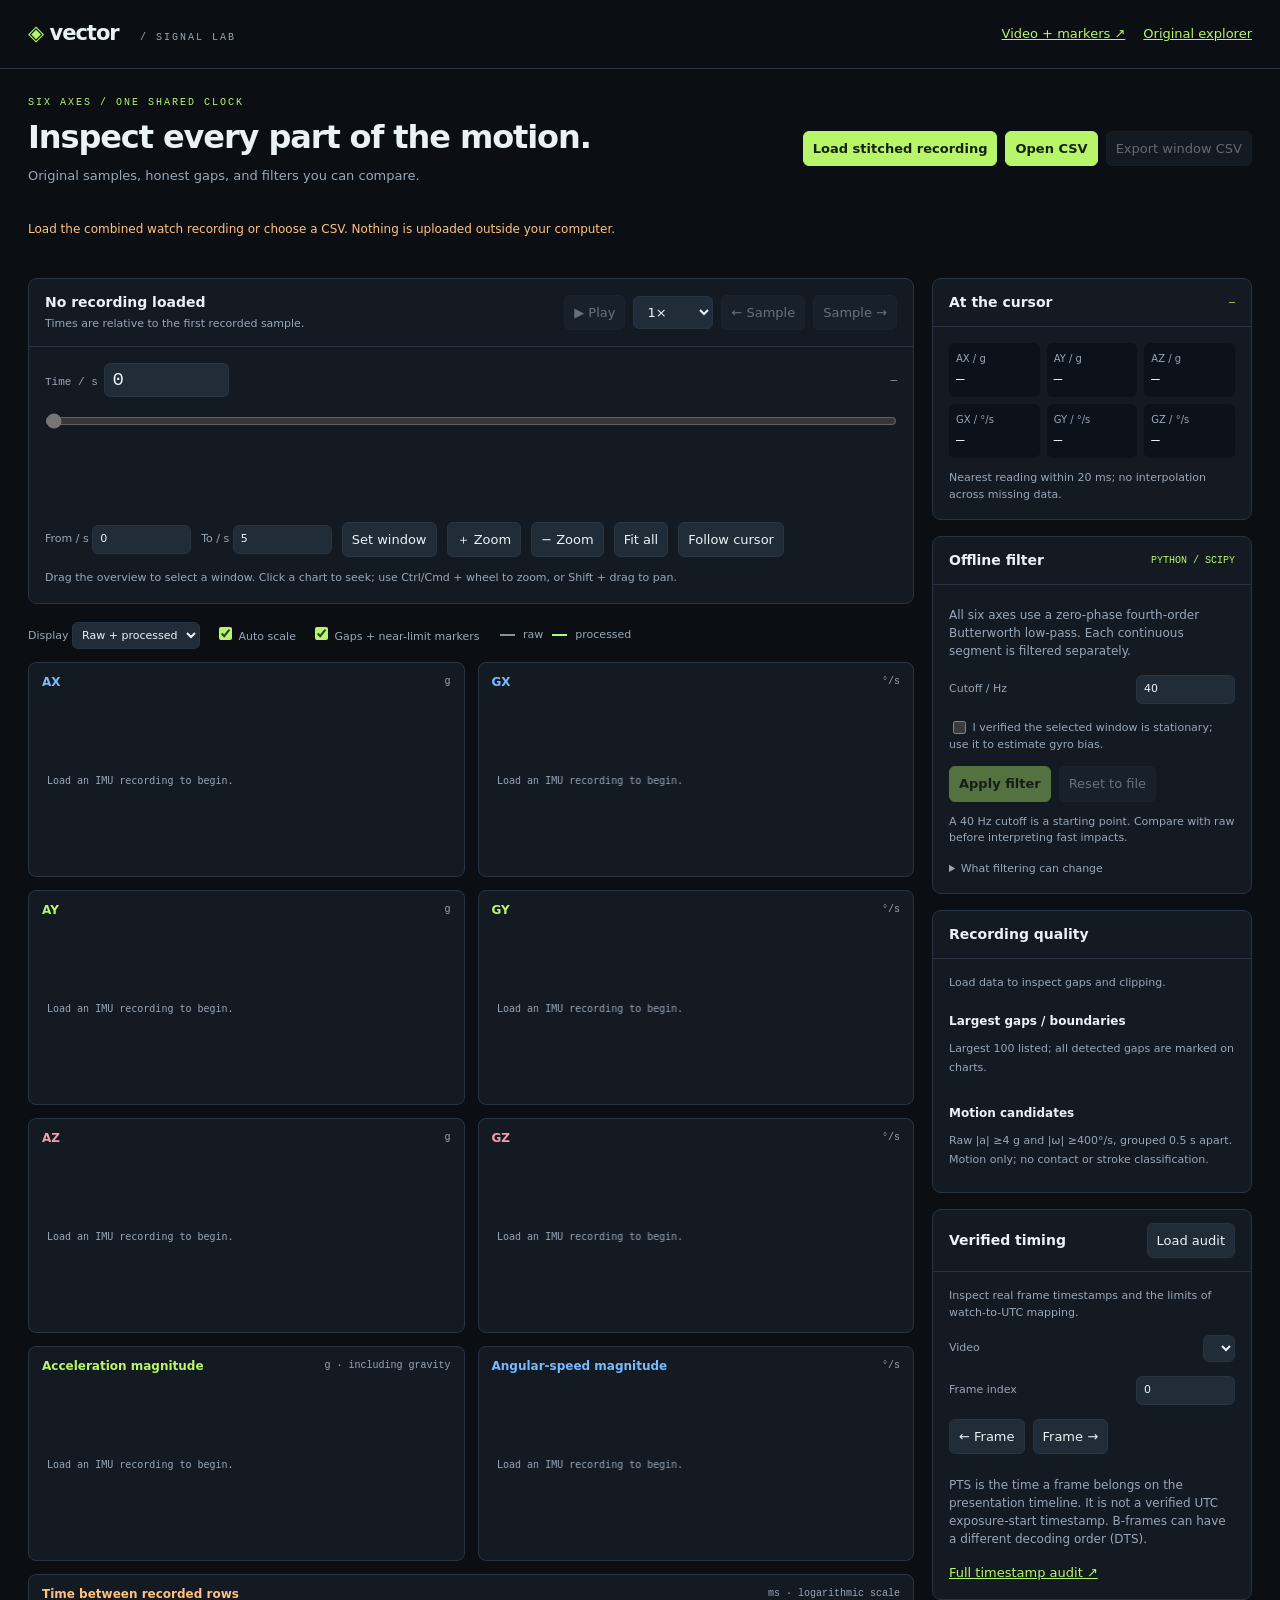
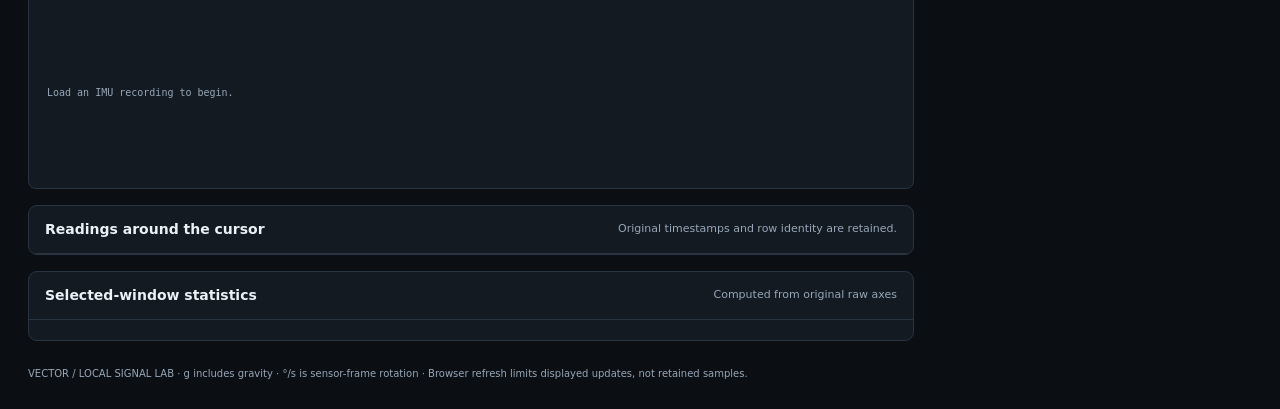
==== imu-explorer.html @ 20eda65a "feat: add IMU video sync studio with CSV session library" ====
<!doctype html>
<html lang="en"><head><meta charset="utf-8"><meta name="viewport" content="width=device-width,initial-scale=1"><title>Vector / Signal lab</title><link rel="stylesheet" href="web/imu-explorer.css"></head>
<body><header><a class="brand" href="index.html"><b>◈</b> vector <span>/ SIGNAL LAB</span></a><nav><a href="index.html">Video + markers ↗</a><a href="imu-explorer-legacy.html">Original explorer</a></nav></header>
<main><div class="intro"><div><div class="eyebrow">SIX AXES / ONE SHARED CLOCK</div><h1>Inspect every part of the motion.</h1><p>Original samples, honest gaps, and filters you can compare.</p></div><div class="actions"><button id="loadCombined" class="primary">Load stitched recording</button><label class="upload">Open CSV<input id="openCSV" type="file" accept=".csv,text/csv"></label><button id="exportData" disabled>Export window CSV</button></div></div>
<div id="status" role="status" aria-live="polite">Load the combined watch recording or choose a CSV. Nothing is uploaded outside your computer.</div>
<div class="stats" id="stats"></div>
<div class="workspace"><section class="signals">
<div class="panel transport"><div class="panelhead"><div><h2 id="fileName">No recording loaded</h2><small id="fileInfo">Times are relative to the first recorded sample.</small></div><div class="actions"><button id="play" disabled>▶ Play</button><select id="speed" aria-label="Playback speed"><option value="0.1">0.1×</option><option value="0.25">0.25×</option><option value="1" selected>1×</option><option value="2">2×</option></select><button id="previous" disabled aria-label="Previous IMU sample">← Sample</button><button id="next" disabled aria-label="Next IMU sample">Sample →</button></div></div><div class="transportbody"><div class="seekrow"><label>Time / s <input id="cursor" type="number" min="0" step="0.000001" value="0"></label><span id="sampleStamp">—</span></div><input id="scrub" type="range" min="0" max="1" step="0.000001" value="0" disabled aria-label="Recording playhead"><canvas id="overview" aria-label="Full recording overview; drag to select a time window"></canvas><div class="range"><label>From / s <input id="from" type="number" step="0.0001" value="0"></label><label>To / s <input id="to" type="number" step="0.0001" value="5"></label><button id="setWindow">Set window</button><button id="zoomIn">＋ Zoom</button><button id="zoomOut">− Zoom</button><button id="fit">Fit all</button><button id="follow" aria-pressed="false">Follow cursor</button></div><small>Drag the overview to select a window. Click a chart to seek; use Ctrl/Cmd + wheel to zoom, or Shift + drag to pan.</small></div></div>
<div class="displaybar"><label>Display <select id="display"><option value="both">Raw + processed</option><option value="raw">Raw only</option><option value="processed">Processed only</option></select></label><label><input id="autoScale" type="checkbox" checked> Auto scale</label><label><input id="showFlags" type="checkbox" checked> Gaps + near-limit markers</label><span><i class="rawline"></i> raw <i class="processedline"></i> processed</span></div>
<div id="charts" class="chartgrid"></div>
<div class="panel"><div class="panelhead"><h2>Readings around the cursor</h2><small>Original timestamps and row identity are retained.</small></div><div class="tablewrap"><table id="sampleTable"></table></div></div>
<div class="panel" style="margin-top:16px"><div class="panelhead"><h2>Selected-window statistics</h2><small>Computed from original raw axes</small></div><div class="tablewrap"><table id="windowStats"></table></div><div id="windowSummary" class="panelnote"></div></div>
</section><aside>
<section class="panel"><div class="panelhead"><h2>At the cursor</h2><span id="sampleBadge" class="badge">—</span></div><div class="body"><div id="liveValues" class="values"></div><div id="sampleNote" class="note">Nearest reading within 20 ms; no interpolation across missing data.</div></div></section>
<section class="panel"><div class="panelhead"><h2>Offline filter</h2><span class="badge">PYTHON / SCIPY</span></div><div class="body"><p class="note">All six axes use a zero-phase fourth-order Butterworth low-pass. Each continuous segment is filtered separately.</p><label class="field">Cutoff / Hz <input id="cutoff" type="number" min="0.1" step="1" value="40"></label><label class="check"><input id="calibrate" type="checkbox"> I verified the selected window is stationary; use it to estimate gyro bias.</label><div class="actions"><button id="applyFilter" class="primary" disabled>Apply filter</button><button id="resetFilter" disabled>Reset to file</button></div><div id="filterReport" class="note" style="margin-top:12px">A 40 Hz cutoff is a starting point. Compare with raw before interpreting fast impacts.</div><details><summary>What filtering can change</summary><p>Low-pass filtering reduces high-frequency content. Stationary calibration subtracts a constant gyro bias after stillness checks. It does not restore clipped or missing readings, remove gravity, or establish drift-free orientation/position. Filtering does not shift sample timestamps; segment edges still have transient effects.</p></details></div></section>
<section class="panel"><div class="panelhead"><h2>Recording quality</h2></div><div class="body"><div id="quality" class="note">Load data to inspect gaps and clipping.</div><h3>Largest gaps / boundaries</h3><small>Largest 100 listed; all detected gaps are marked on charts.</small><div id="gapList" class="eventlist"></div><h3>Motion candidates</h3><small>Raw |a| ≥4 g and |ω| ≥400°/s, grouped 0.5 s apart. Motion only; no contact or stroke classification.</small><div id="events" class="eventlist"></div></div></section>
<section class="panel"><div class="panelhead"><h2>Verified timing</h2><button id="loadAudit">Load audit</button></div><div class="body"><div id="auditSummary" class="note">Inspect real frame timestamps and the limits of watch-to-UTC mapping.</div><label class="field">Video <select id="auditVideo" aria-label="Audited video"></select></label><label class="field">Frame index <input id="frameIndex" type="number" min="0" step="1" value="0"></label><div class="actions"><button id="prevFrame">← Frame</button><button id="nextFrame">Frame →</button></div><dl id="frameDetails"></dl><div id="frameLinks" class="note"></div><p class="note">PTS is the time a frame belongs on the presentation timeline. It is not a verified UTC exposure-start timestamp. B-frames can have a different decoding order (DTS).</p><a href="recordings/timing-audit/audit.md">Full timestamp audit ↗</a></div></section>
</aside></div><footer>VECTOR / LOCAL SIGNAL LAB · g includes gravity · °/s is sensor-frame rotation · Browser refresh limits displayed updates, not retained samples.</footer></main><div id="tooltip" class="tooltip" hidden></div>
<script src="web/sync-core.js"></script><script src="web/imu-analysis-core.js"></script><script src="web/imu-explorer.js"></script></body></html>
---- web/imu-explorer.css ----
:root{color-scheme:dark;--bg:#0b0f14;--panel:#131a22;--line:#293442;--muted:#97a7b8;--text:#eaf1f7;--mint:#b7f56b;--blue:#79baff;--pink:#f39bb1;--orange:#ffc180}*{box-sizing:border-box}body{margin:0;background:var(--bg);color:var(--text);font:13px/1.5 system-ui,-apple-system,sans-serif}header{padding:18px 28px;border-bottom:1px solid var(--line);display:flex;align-items:center;justify-content:space-between;gap:15px}.brand{font-size:21px;font-weight:800;color:var(--text);text-decoration:none;letter-spacing:-1px}.brand b{color:var(--mint)}.brand span{font:10px ui-monospace,monospace;color:var(--muted);letter-spacing:2px;margin-left:15px}nav{display:flex;gap:18px}a{color:var(--mint)}main{max-width:1800px;margin:auto;padding:28px}.eyebrow{font:10px ui-monospace,monospace;letter-spacing:2px;color:var(--mint)}h1{font-size:32px;letter-spacing:-1.1px;margin:5px 0}h2{font-size:14px;margin:0}h3{font-size:12px;margin:20px 0 8px}p{margin:5px 0 15px;color:var(--muted)}small,.note{font-size:11px;color:var(--muted)}.intro{display:flex;justify-content:space-between;align-items:center;gap:20px;margin-bottom:20px}.actions{display:flex;align-items:center;gap:8px;flex-wrap:wrap}button,input,select,.upload{font:inherit;padding:7px 9px;border:1px solid var(--line);border-radius:6px;background:#202c38;color:var(--text)}button,.upload{cursor:pointer}button:hover,.upload:hover{border-color:var(--mint)}button.primary,.upload{background:var(--mint);color:#17210e;font-weight:650;border-color:var(--mint)}button:disabled{opacity:.4;cursor:default}button:focus-visible,input:focus-visible,select:focus-visible,a:focus-visible,summary:focus-visible{outline:2px solid var(--mint);outline-offset:3px}.upload{display:inline-block}.upload input{position:absolute;opacity:0;width:1px;height:1px}.upload:focus-within{outline:2px solid white}input[type=number]{width:99px;padding:5px 7px}input[type=range]{padding:0;accent-color:var(--mint)}input[type=checkbox]{accent-color:var(--mint)}#status{min-height:22px;margin-bottom:18px;color:var(--orange);font-size:12px;overflow-wrap:anywhere}.stats{display:grid;grid-template-columns:repeat(6,minmax(0,1fr));gap:10px;margin-bottom:18px}.stat{border:1px solid var(--line);background:var(--panel);border-radius:8px;padding:14px}.stat .number{font:23px ui-monospace,monospace;letter-spacing:-1px;margin:6px 0}.stat .label{font-size:11px;color:var(--muted)}.workspace{display:grid;grid-template-columns:minmax(0,1fr) 320px;gap:18px}.panel{background:var(--panel);border:1px solid var(--line);border-radius:9px;overflow:hidden}.panelhead{padding:13px 16px;border-bottom:1px solid var(--line);display:flex;align-items:center;justify-content:space-between;gap:12px;flex-wrap:wrap}.body,.transportbody{padding:16px}.body p{font-size:12px}.transport{margin-bottom:16px}.seekrow{display:flex;align-items:center;justify-content:space-between;gap:10px;font:11px ui-monospace,monospace;color:var(--muted)}#cursor{width:125px;font:19px ui-monospace,monospace;color:var(--text)}#scrub{width:100%;margin:15px 0 7px}#overview{width:100%;height:75px;display:block;touch-action:none;cursor:crosshair}.range{display:flex;gap:10px;flex-wrap:wrap;align-items:center;margin:10px 0}.range label{font-size:11px;color:var(--muted)}button[aria-pressed=true]{color:var(--mint);border-color:var(--mint)}.displaybar{display:flex;gap:15px;align-items:center;flex-wrap:wrap;margin:18px 0 13px;color:var(--muted);font-size:11px}.displaybar select{padding:5px}.displaybar i{display:inline-block;width:15px;height:2px;vertical-align:middle;margin:0 5px}.rawline{background:#8393a2}.processedline{background:var(--mint)}.chartgrid{display:grid;grid-template-columns:repeat(2,minmax(0,1fr));gap:13px;margin-bottom:16px}.chartcard{border:1px solid var(--line);background:var(--panel);border-radius:8px;overflow:hidden}.charttitle{padding:10px 13px 0;display:flex;align-items:center;justify-content:space-between;gap:10px;font-size:12px}.charttitle small{font:10px ui-monospace,monospace}.plot{width:100%;height:185px;display:block;touch-action:none;cursor:crosshair}.chartcard.wide{grid-column:1/-1}.tablewrap{overflow:auto}table{border-collapse:collapse;width:100%;font:10px/1.5 ui-monospace,monospace;white-space:nowrap;text-align:right}th,td{padding:9px 10px;border-bottom:1px solid #23303c}th{font-weight:500;color:var(--muted);background:#101820;text-align:right}tr.active{background:#243b2b;color:var(--mint)}.panelnote{padding:10px 16px;color:var(--muted);font-size:11px}aside{display:flex;flex-direction:column;gap:16px}.values{display:grid;grid-template-columns:repeat(3,minmax(0,1fr));gap:7px}.value{padding:10px 7px;background:#0b1219;border-radius:6px;font:14px ui-monospace,monospace}.value label{display:block;font:10px system-ui;margin-bottom:7px;color:var(--muted)}#sampleNote{margin-top:12px;overflow-wrap:anywhere}.badge{font:10px ui-monospace,monospace;color:var(--mint)}.field{display:flex;align-items:center;justify-content:space-between;gap:10px;margin:14px 0;font-size:11px;color:var(--muted)}.field select{max-width:170px;padding:5px}.check{display:block;font-size:11px;color:var(--muted);margin:13px 0}.check input{vertical-align:middle}.eventlist{max-height:190px;overflow:auto;margin-top:7px}.eventlist button{display:flex;justify-content:space-between;gap:10px;width:100%;padding:9px 4px;border:0;border-bottom:1px solid var(--line);border-radius:0;background:transparent;font-size:11px;text-align:left}.eventlist button span{color:var(--orange)}details{margin-top:14px;font-size:11px;color:var(--muted)}summary{cursor:pointer}details p{margin-top:10px}dl{display:grid;grid-template-columns:1fr auto;gap:7px;font:11px ui-monospace,monospace}dt{color:var(--muted)}dd{margin:0;text-align:right}#frameLinks a{display:block;margin-bottom:5px}footer{margin-top:25px;color:var(--muted);font-size:10px}.tooltip{position:fixed;z-index:30;pointer-events:none;background:#081018f2;border:1px solid #627286;border-radius:5px;padding:9px 11px;white-space:pre-line;font:10px/1.6 ui-monospace,monospace;box-shadow:0 5px 20px #0006}@media(max-width:1100px){.workspace{grid-template-columns:minmax(0,1fr) 290px}.stats{grid-template-columns:repeat(3,1fr)}}@media(max-width:850px){.workspace{grid-template-columns:1fr}aside{display:grid;grid-template-columns:1fr 1fr}.intro{flex-direction:column;align-items:flex-start}.brand span{display:none}}@media(max-width:540px){main{padding:18px}header{padding:15px 18px}nav{font-size:11px;gap:10px}h1{font-size:26px}.chartgrid,aside{grid-template-columns:1fr}.stats{grid-template-columns:repeat(2,1fr)}.stat{padding:12px}.stat .number{font-size:21px}.plot{height:185px}.seekrow{align-items:flex-start;flex-direction:column}}
/* Pair each acceleration axis with its matching gyro axis on wide screens. */
.chartcard:nth-child(1){order:0}.chartcard:nth-child(4){order:1}.chartcard:nth-child(2){order:2}.chartcard:nth-child(5){order:3}.chartcard:nth-child(3){order:4}.chartcard:nth-child(6){order:5}.chartcard:nth-child(7){order:6}.chartcard:nth-child(8){order:7}.chartcard:nth-child(9){order:8}@media(max-width:540px){.chartcard:nth-child(n){order:0}}
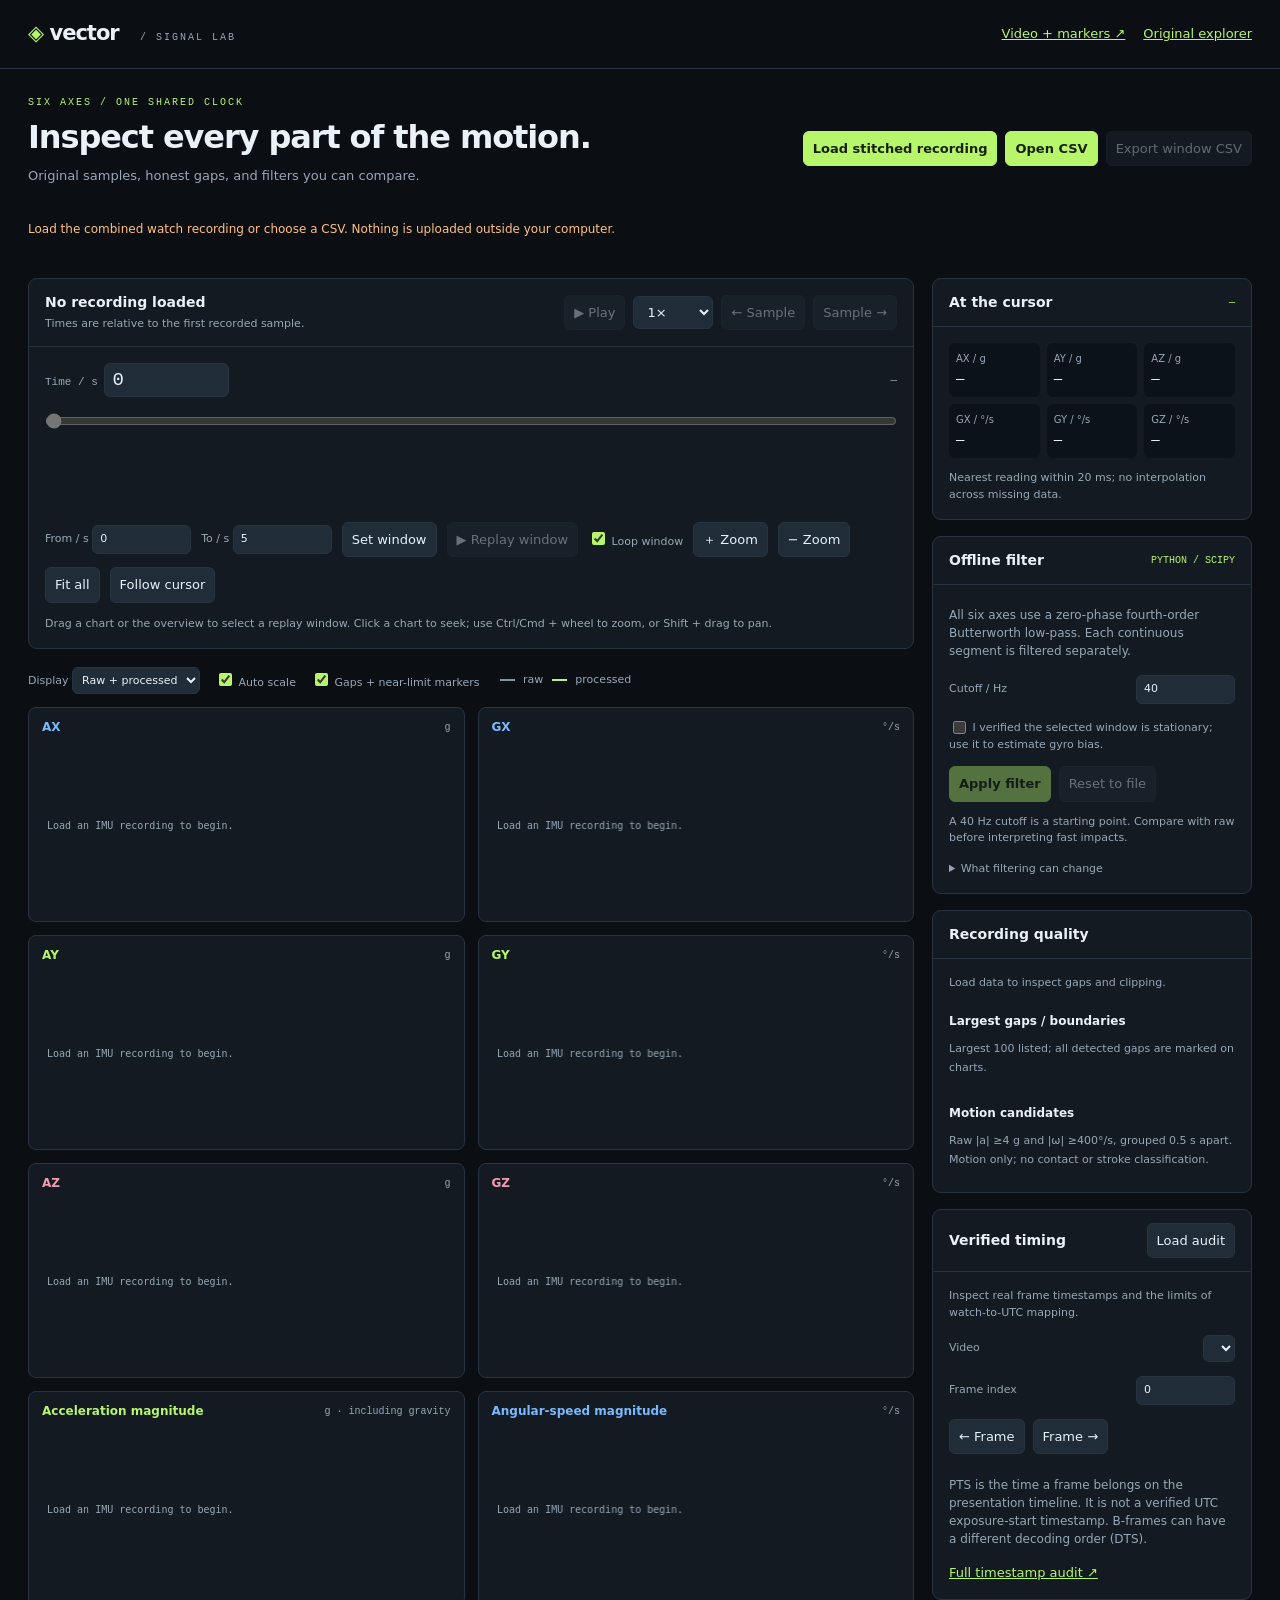
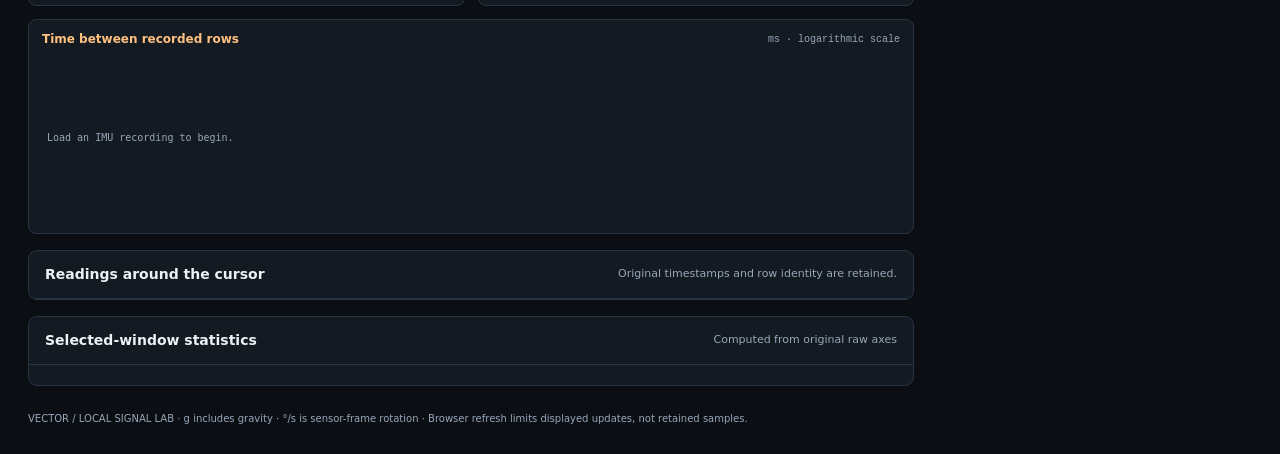
==== commit 2f0ee73e: "feat: add interactive charts and synchronized replay zones" ====
--- a/imu-explorer.html
+++ b/imu-explorer.html
@@ -5,7 +5,7 @@
 <div id="status" role="status" aria-live="polite">Load the combined watch recording or choose a CSV. Nothing is uploaded outside your computer.</div>
 <div class="stats" id="stats"></div>
 <div class="workspace"><section class="signals">
-<div class="panel transport"><div class="panelhead"><div><h2 id="fileName">No recording loaded</h2><small id="fileInfo">Times are relative to the first recorded sample.</small></div><div class="actions"><button id="play" disabled>▶ Play</button><select id="speed" aria-label="Playback speed"><option value="0.1">0.1×</option><option value="0.25">0.25×</option><option value="1" selected>1×</option><option value="2">2×</option></select><button id="previous" disabled aria-label="Previous IMU sample">← Sample</button><button id="next" disabled aria-label="Next IMU sample">Sample →</button></div></div><div class="transportbody"><div class="seekrow"><label>Time / s <input id="cursor" type="number" min="0" step="0.000001" value="0"></label><span id="sampleStamp">—</span></div><input id="scrub" type="range" min="0" max="1" step="0.000001" value="0" disabled aria-label="Recording playhead"><canvas id="overview" aria-label="Full recording overview; drag to select a time window"></canvas><div class="range"><label>From / s <input id="from" type="number" step="0.0001" value="0"></label><label>To / s <input id="to" type="number" step="0.0001" value="5"></label><button id="setWindow">Set window</button><button id="zoomIn">＋ Zoom</button><button id="zoomOut">− Zoom</button><button id="fit">Fit all</button><button id="follow" aria-pressed="false">Follow cursor</button></div><small>Drag the overview to select a window. Click a chart to seek; use Ctrl/Cmd + wheel to zoom, or Shift + drag to pan.</small></div></div>
+<div class="panel transport"><div class="panelhead"><div><h2 id="fileName">No recording loaded</h2><small id="fileInfo">Times are relative to the first recorded sample.</small></div><div class="actions"><button id="play" disabled>▶ Play</button><select id="speed" aria-label="Playback speed"><option value="0.1">0.1×</option><option value="0.25">0.25×</option><option value="1" selected>1×</option><option value="2">2×</option></select><button id="previous" disabled aria-label="Previous IMU sample">← Sample</button><button id="next" disabled aria-label="Next IMU sample">Sample →</button></div></div><div class="transportbody"><div class="seekrow"><label>Time / s <input id="cursor" type="number" min="0" step="0.000001" value="0"></label><span id="sampleStamp">—</span></div><input id="scrub" type="range" min="0" max="1" step="0.000001" value="0" disabled aria-label="Recording playhead"><canvas id="overview" aria-label="Full recording overview; drag to select a time window"></canvas><div class="range"><label>From / s <input id="from" type="number" step="0.0001" value="0"></label><label>To / s <input id="to" type="number" step="0.0001" value="5"></label><button id="setWindow">Set window</button><button id="replayWindow" disabled>▶ Replay window</button><label><input id="loopWindow" type="checkbox" checked> Loop window</label><button id="zoomIn">＋ Zoom</button><button id="zoomOut">− Zoom</button><button id="fit">Fit all</button><button id="follow" aria-pressed="false">Follow cursor</button></div><small>Drag a chart or the overview to select a replay window. Click a chart to seek; use Ctrl/Cmd + wheel to zoom, or Shift + drag to pan.</small></div></div>
 <div class="displaybar"><label>Display <select id="display"><option value="both">Raw + processed</option><option value="raw">Raw only</option><option value="processed">Processed only</option></select></label><label><input id="autoScale" type="checkbox" checked> Auto scale</label><label><input id="showFlags" type="checkbox" checked> Gaps + near-limit markers</label><span><i class="rawline"></i> raw <i class="processedline"></i> processed</span></div>
 <div id="charts" class="chartgrid"></div>
 <div class="panel"><div class="panelhead"><h2>Readings around the cursor</h2><small>Original timestamps and row identity are retained.</small></div><div class="tablewrap"><table id="sampleTable"></table></div></div>
@@ -16,4 +16,4 @@
 <section class="panel"><div class="panelhead"><h2>Recording quality</h2></div><div class="body"><div id="quality" class="note">Load data to inspect gaps and clipping.</div><h3>Largest gaps / boundaries</h3><small>Largest 100 listed; all detected gaps are marked on charts.</small><div id="gapList" class="eventlist"></div><h3>Motion candidates</h3><small>Raw |a| ≥4 g and |ω| ≥400°/s, grouped 0.5 s apart. Motion only; no contact or stroke classification.</small><div id="events" class="eventlist"></div></div></section>
 <section class="panel"><div class="panelhead"><h2>Verified timing</h2><button id="loadAudit">Load audit</button></div><div class="body"><div id="auditSummary" class="note">Inspect real frame timestamps and the limits of watch-to-UTC mapping.</div><label class="field">Video <select id="auditVideo" aria-label="Audited video"></select></label><label class="field">Frame index <input id="frameIndex" type="number" min="0" step="1" value="0"></label><div class="actions"><button id="prevFrame">← Frame</button><button id="nextFrame">Frame →</button></div><dl id="frameDetails"></dl><div id="frameLinks" class="note"></div><p class="note">PTS is the time a frame belongs on the presentation timeline. It is not a verified UTC exposure-start timestamp. B-frames can have a different decoding order (DTS).</p><a href="recordings/timing-audit/audit.md">Full timestamp audit ↗</a></div></section>
 </aside></div><footer>VECTOR / LOCAL SIGNAL LAB · g includes gravity · °/s is sensor-frame rotation · Browser refresh limits displayed updates, not retained samples.</footer></main><div id="tooltip" class="tooltip" hidden></div>
-<script src="web/sync-core.js"></script><script src="web/imu-analysis-core.js"></script><script src="web/imu-explorer.js"></script></body></html>
+<script src="web/graph-core.js"></script><script src="web/sync-core.js"></script><script src="web/imu-analysis-core.js"></script><script src="web/imu-explorer.js"></script></body></html>
